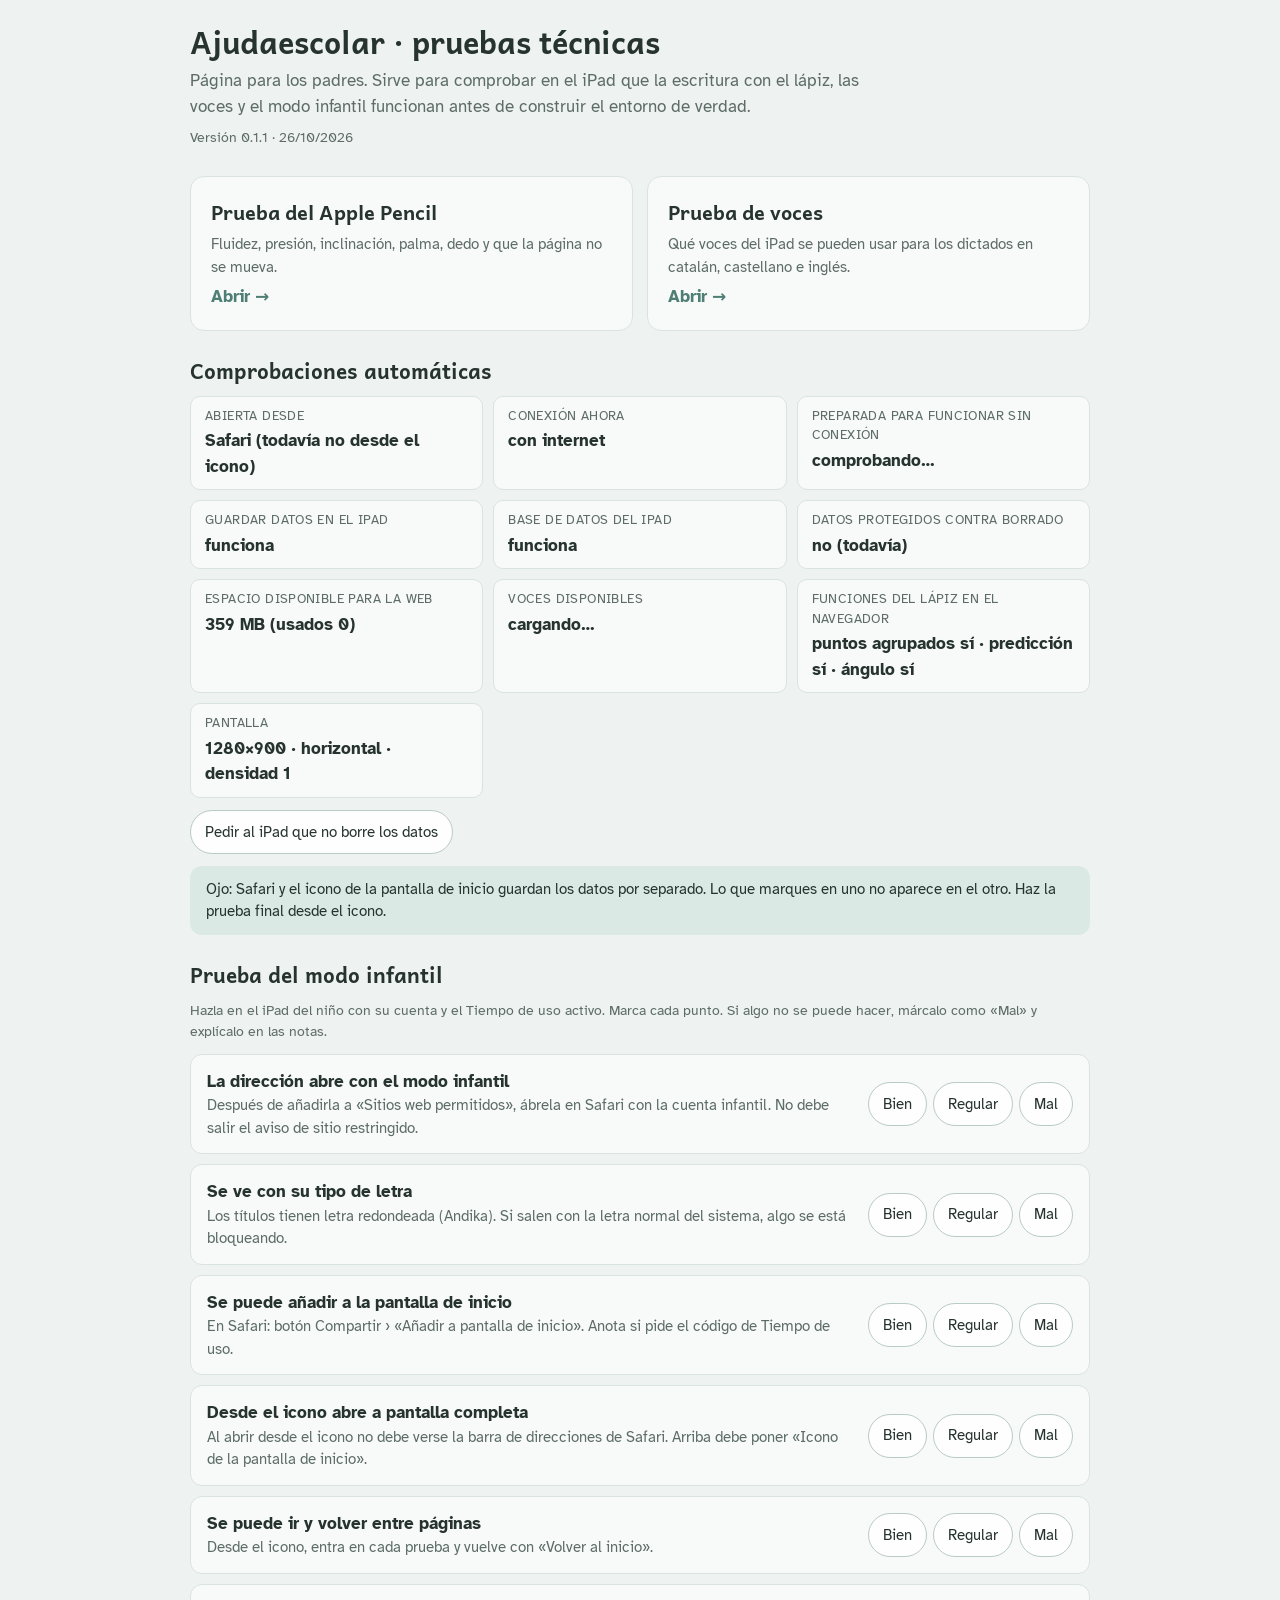
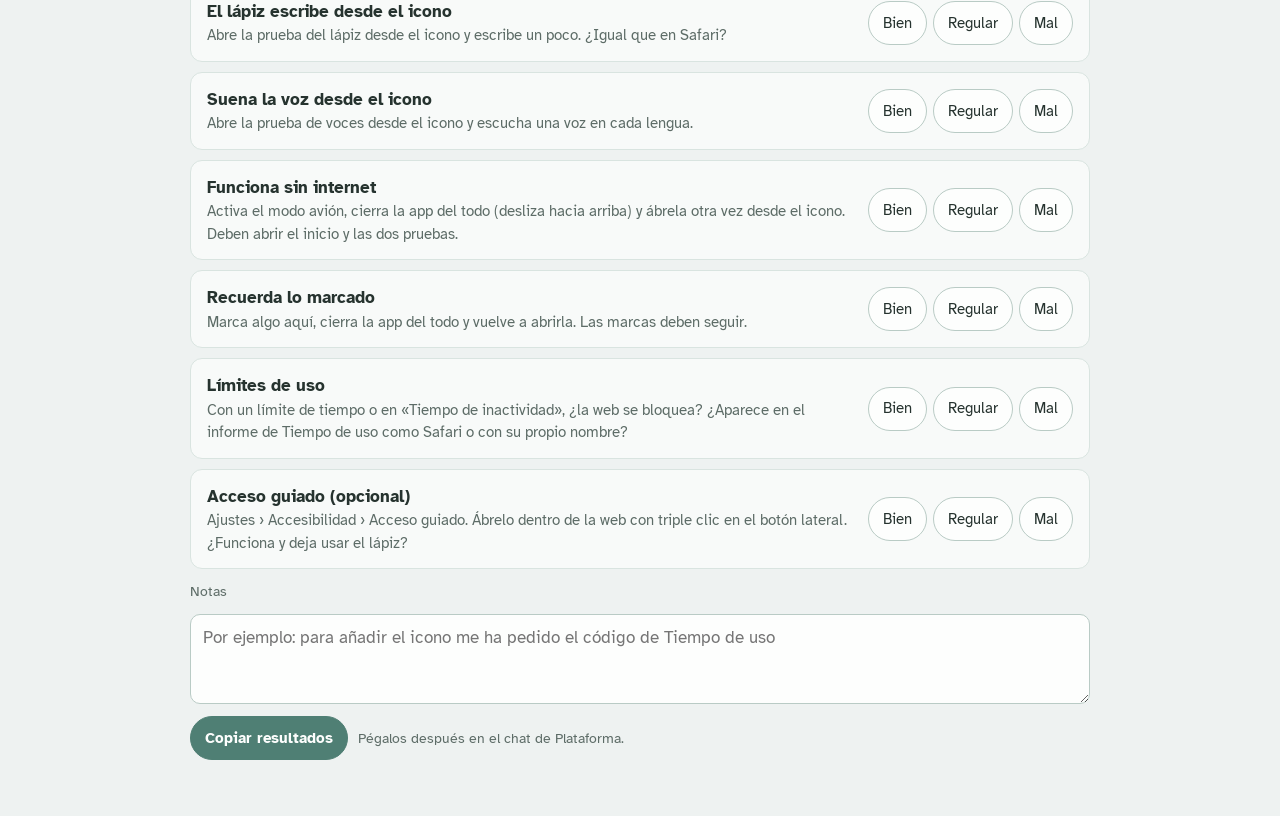
==== public/index.html @ a83204f0 "Publicar solo la carpeta public/ y arreglar el modo sin conexión - wrangler.jsonc: Cloudflare public" ====
<!doctype html>
<html lang="es">
<head>
<meta charset="utf-8">
<meta name="viewport" content="width=device-width,initial-scale=1,viewport-fit=cover">
<meta name="robots" content="noindex,nofollow">
<meta name="theme-color" content="#eef2f1">
<meta name="apple-mobile-web-app-capable" content="yes">
<meta name="mobile-web-app-capable" content="yes">
<meta name="apple-mobile-web-app-status-bar-style" content="default">
<meta name="apple-mobile-web-app-title" content="Ajudaescolar">
<title>Ajudaescolar · pruebas</title>
<link rel="manifest" href="manifest.webmanifest">
<link rel="apple-touch-icon" href="assets/icons/icon-180.png">
<link rel="icon" href="assets/icons/icon-192.png">
<link rel="stylesheet" href="assets/base.css">
<style>
/* Layout: una columna. Arriba, las dos pruebas como tarjetas; después, comprobaciones automáticas;
   después, la lista de la prueba del modo infantil y el botón de copiar. */
:root{
  color-scheme:light;
  --bg:#eef2f1; --surface:#f8faf9; --paper:#fdfefd; --fg:#26332f; --muted:#5d6c67;
  --rule:#b9cbc5; --rule-soft:#d9e4e0; --accent:#4f7f74; --accent-soft:#dbe9e5;
  --warn:#a87b3a; --warn-soft:#f3e8d6;
  --font-display:"Andika","Atkinson Hyperlegible",system-ui,sans-serif;
  --font-body:"Atkinson Hyperlegible",system-ui,-apple-system,sans-serif;
  --radius:14px;
}
@media (prefers-color-scheme: dark){:root:not([data-theme="light"]){
  --bg:#1a2120;--surface:#212a28;--paper:#242e2c;--fg:#e1e9e6;--muted:#9fb0aa;
  --rule:#4a5d58;--rule-soft:#33413e;--accent:#8fbfb3;--accent-soft:#2c3d39;--warn:#d4ad73;--warn-soft:#3a3226;color-scheme:dark}}
:root[data-theme="dark"]{
  --bg:#1a2120;--surface:#212a28;--paper:#242e2c;--fg:#e1e9e6;--muted:#9fb0aa;
  --rule:#4a5d58;--rule-soft:#33413e;--accent:#8fbfb3;--accent-soft:#2c3d39;--warn:#d4ad73;--warn-soft:#3a3226;color-scheme:dark}

*{box-sizing:border-box}
body{background:var(--bg);color:var(--fg);font-family:var(--font-body);font-size:17px;line-height:1.5;
  padding-left:max(16px,env(safe-area-inset-left,0px));padding-right:max(16px,env(safe-area-inset-right,0px));
  padding-top:max(24px,env(safe-area-inset-top,0px));padding-bottom:max(56px,env(safe-area-inset-bottom,0px))}
.wrap{max-width:900px;margin:0 auto;display:flex;flex-direction:column;gap:28px}
h1,h2{font-family:var(--font-display);font-weight:700;margin:0;line-height:1.2;text-wrap:balance}
h1{font-size:1.9rem} h2{font-size:1.3rem}
p{margin:0}
.lead{color:var(--muted);max-width:62ch}
.small{color:var(--muted);font-size:14px}
header{display:flex;flex-direction:column;gap:8px}

.cards{display:grid;grid-template-columns:repeat(auto-fit,minmax(260px,1fr));gap:14px}
.card{display:flex;flex-direction:column;gap:6px;padding:20px;border-radius:var(--radius);background:var(--surface);
  border:1.5px solid var(--rule-soft);color:inherit;text-decoration:none;min-height:120px}
.card:hover{border-color:var(--accent)}
.card:focus-visible{outline:3px solid var(--accent);outline-offset:2px}
.card .t{font-family:var(--font-display);font-size:1.25rem;font-weight:700}
.card .d{color:var(--muted);font-size:15px}
.card .go{margin-top:auto;color:var(--accent);font-weight:700}

section{display:flex;flex-direction:column;gap:12px}
.auto{display:grid;grid-template-columns:repeat(auto-fit,minmax(240px,1fr));gap:10px}
.auto div{background:var(--surface);border:1px solid var(--rule-soft);border-radius:10px;padding:10px 14px;display:flex;flex-direction:column;gap:2px;min-width:0}
.auto .k{font-size:13px;color:var(--muted);letter-spacing:.03em;text-transform:uppercase}
.auto .v{font-weight:700;overflow-wrap:anywhere}
.note{background:var(--accent-soft);border-radius:12px;padding:12px 16px;font-size:15px}

.check{background:var(--surface);border:1px solid var(--rule-soft);border-radius:12px;padding:14px 16px;display:grid;
  grid-template-columns:1fr auto;gap:8px 16px;align-items:center}
.check .t{font-weight:700}
.check .d{color:var(--muted);font-size:15px}
.rate{display:flex;gap:6px}
button{font:inherit;color:inherit;cursor:pointer;touch-action:manipulation}
.rate button,.btn{min-height:44px;padding:0 14px;border-radius:999px;border:1.5px solid var(--rule);background:var(--paper);font-size:15px}
.rate button[aria-pressed="true"][data-v="bien"]{background:var(--accent-soft);border-color:var(--accent)}
.rate button[aria-pressed="true"][data-v="regular"]{background:var(--warn-soft);border-color:var(--warn)}
.rate button[aria-pressed="true"][data-v="mal"]{background:var(--warn-soft);border-color:var(--warn);font-weight:700}
button:focus-visible,textarea:focus-visible{outline:3px solid var(--accent);outline-offset:2px}
@media (max-width:640px){.check{grid-template-columns:1fr}}
textarea{width:100%;min-height:90px;border-radius:10px;border:1.5px solid var(--rule);background:var(--paper);color:var(--fg);font:inherit;padding:10px 12px}
.row{display:flex;flex-wrap:wrap;gap:10px;align-items:center}
.primary{background:var(--accent);color:var(--paper);border-color:var(--accent);font-weight:700}
#summary{position:absolute;left:-9999px}
</style>
</head>
<body>
<div class="wrap">
  <header>
    <h1>Ajudaescolar · pruebas técnicas</h1>
    <p class="lead">Página para los padres. Sirve para comprobar en el iPad que la escritura con el lápiz, las voces y el modo infantil funcionan antes de construir el entorno de verdad.</p>
    <p class="small" id="ver"></p>
  </header>

  <div class="cards">
    <a class="card" href="pruebas/lapiz">
      <span class="t">Prueba del Apple Pencil</span>
      <span class="d">Fluidez, presión, inclinación, palma, dedo y que la página no se mueva.</span>
      <span class="go">Abrir →</span>
    </a>
    <a class="card" href="pruebas/voces">
      <span class="t">Prueba de voces</span>
      <span class="d">Qué voces del iPad se pueden usar para los dictados en catalán, castellano e inglés.</span>
      <span class="go">Abrir →</span>
    </a>
  </div>

  <section aria-labelledby="hAuto">
    <h2 id="hAuto">Comprobaciones automáticas</h2>
    <div class="auto" id="auto"></div>
    <div class="row">
      <button class="btn" id="btnPersist" type="button">Pedir al iPad que no borre los datos</button>
      <span class="small" id="persistMsg"></span>
    </div>
    <p class="note">Ojo: Safari y el icono de la pantalla de inicio guardan los datos por separado. Lo que marques en uno no aparece en el otro. Haz la prueba final desde el icono.</p>
  </section>

  <section aria-labelledby="hChecks">
    <h2 id="hChecks">Prueba del modo infantil</h2>
    <p class="small">Hazla en el iPad del niño con su cuenta y el Tiempo de uso activo. Marca cada punto. Si algo no se puede hacer, márcalo como «Mal» y explícalo en las notas.</p>
    <div id="checkList" style="display:flex;flex-direction:column;gap:10px"></div>
    <label for="notes" class="small">Notas</label>
    <textarea id="notes" placeholder="Por ejemplo: para añadir el icono me ha pedido el código de Tiempo de uso"></textarea>
    <div class="row">
      <button class="btn primary" id="btnCopy" type="button">Copiar resultados</button>
      <span class="small" id="copyMsg">Pégalos después en el chat de Plataforma.</span>
    </div>
    <textarea id="summary" aria-hidden="true" tabindex="-1"></textarea>
  </section>
</div>

<script>
(function(){
  var VERSION = "0.1.1 · 26/10/2026";
  var $ = function(id){ return document.getElementById(id); };
  $("ver").textContent = "Versión " + VERSION;

  var results = {};
  var ORDER = [
    ["modo","Abierta desde"],
    ["conexion","Conexión ahora"],
    ["sinconexion","Preparada para funcionar sin conexión"],
    ["guardado","Guardar datos en el iPad"],
    ["basedatos","Base de datos del iPad"],
    ["persist","Datos protegidos contra borrado"],
    ["espacio","Espacio disponible para la web"],
    ["voces","Voces disponibles"],
    ["lapiz","Funciones del lápiz en el navegador"],
    ["pantalla","Pantalla"]
  ];
  function set(k, v){ results[k] = v; draw(); }
  function draw(){
    var box = $("auto"); box.innerHTML = "";
    ORDER.forEach(function(o){
      var d = document.createElement("div");
      var k = document.createElement("span"); k.className="k"; k.textContent=o[1];
      var v = document.createElement("span"); v.className="v"; v.textContent = results[o[0]] || "comprobando…";
      d.appendChild(k); d.appendChild(v); box.appendChild(d);
    });
  }
  draw();

  var standalone = (window.matchMedia && matchMedia("(display-mode: standalone)").matches) || navigator.standalone === true;
  set("modo", standalone ? "Icono de la pantalla de inicio" : "Safari (todavía no desde el icono)");
  function online(){ set("conexion", navigator.onLine ? "con internet" : "sin internet"); }
  online(); addEventListener("online", online); addEventListener("offline", online);

  try { localStorage.setItem("prueba-guardado", String(Date.now()));
        set("guardado", localStorage.getItem("prueba-guardado") ? "funciona" : "no funciona"); }
  catch(e){ set("guardado", "no funciona (" + e.name + ")"); }

  try {
    var req = indexedDB.open("prueba-ajudaescolar", 1);
    req.onupgradeneeded = function(){ req.result.createObjectStore("prueba"); };
    req.onsuccess = function(){
      try { var tx = req.result.transaction("prueba","readwrite"); tx.objectStore("prueba").put(Date.now(),"ultima");
            tx.oncomplete = function(){ set("basedatos","funciona"); req.result.close(); };
            tx.onerror = function(){ set("basedatos","no funciona"); }; }
      catch(e){ set("basedatos","no funciona"); }
    };
    req.onerror = function(){ set("basedatos","no funciona"); };
  } catch(e){ set("basedatos","no disponible"); }

  function checkPersist(){
    if (navigator.storage && navigator.storage.persisted){
      navigator.storage.persisted().then(function(p){ set("persist", p ? "sí" : "no (todavía)"); });
    } else set("persist","el navegador no lo indica");
    if (navigator.storage && navigator.storage.estimate){
      navigator.storage.estimate().then(function(e){
        var mb = function(b){ return Math.round(b/1048576); };
        set("espacio", e.quota ? (mb(e.quota) + " MB (usados " + mb(e.usage||0) + ")") : "no indicado");
      });
    } else set("espacio","no indicado");
  }
  checkPersist();
  $("btnPersist").addEventListener("click", function(){
    if (!(navigator.storage && navigator.storage.persist)){ $("persistMsg").textContent = "Este navegador no permite pedirlo."; return; }
    navigator.storage.persist().then(function(ok){
      $("persistMsg").textContent = ok ? "Concedido." : "El iPad no lo ha concedido (es normal en Safari; desde el icono suele concederse).";
      checkPersist();
    });
  });

  function checkOffline(){
    if (!("serviceWorker" in navigator)){ set("sinconexion","no (el navegador no lo permite)"); return; }
    navigator.serviceWorker.register("sw.js").then(function(){
      return navigator.serviceWorker.ready;
    }).then(function(){
      return caches.keys().then(function(keys){
        var mine = keys.filter(function(k){ return k.indexOf("ajudaescolar-") === 0; });
        if (!mine.length) return set("sinconexion","preparándose… recarga la página");
        return caches.open(mine[0]).then(function(c){ return c.keys(); }).then(function(items){
          set("sinconexion", navigator.serviceWorker.controller ? ("sí (" + items.length + " archivos guardados)") : ("casi: recarga la página una vez (" + items.length + " archivos)"));
        });
      });
    }).catch(function(e){ set("sinconexion","no (" + (e && e.message || "error") + ")"); });
  }
  checkOffline();
  if ("serviceWorker" in navigator){ navigator.serviceWorker.addEventListener("controllerchange", checkOffline); }

  function checkVoices(){
    if (!window.speechSynthesis){ set("voces","el navegador no puede leer en voz alta"); return; }
    var v = speechSynthesis.getVoices() || [];
    var c = function(p){ return v.filter(function(x){ return (x.lang||"").toLowerCase().replace("_","-").indexOf(p)===0; }).length; };
    set("voces", v.length ? ("catalán " + c("ca") + " · castellano " + c("es") + " · inglés " + c("en")) : "cargando…");
  }
  checkVoices();
  if (window.speechSynthesis){ speechSynthesis.onvoiceschanged = checkVoices; setTimeout(checkVoices, 1500); }

  var pe = window.PointerEvent ? PointerEvent.prototype : {};
  set("lapiz", ["puntos agrupados " + ("getCoalescedEvents" in pe ? "sí" : "no"),
                "predicción " + ("getPredictedEvents" in pe ? "sí" : "no"),
                "ángulo " + ("altitudeAngle" in pe ? "sí" : "no")].join(" · "));
  function screenInfo(){ set("pantalla", Math.round(innerWidth) + "×" + Math.round(innerHeight) + " · " + (innerWidth > innerHeight ? "horizontal" : "vertical") + " · densidad " + devicePixelRatio); }
  screenInfo(); addEventListener("resize", screenInfo);

  // ---------- prueba del modo infantil ----------
  var CHECKS = [
    ["abre","La dirección abre con el modo infantil","Después de añadirla a «Sitios web permitidos», ábrela en Safari con la cuenta infantil. No debe salir el aviso de sitio restringido."],
    ["fuentes","Se ve con su tipo de letra","Los títulos tienen letra redondeada (Andika). Si salen con la letra normal del sistema, algo se está bloqueando."],
    ["icono","Se puede añadir a la pantalla de inicio","En Safari: botón Compartir › «Añadir a pantalla de inicio». Anota si pide el código de Tiempo de uso."],
    ["completa","Desde el icono abre a pantalla completa","Al abrir desde el icono no debe verse la barra de direcciones de Safari. Arriba debe poner «Icono de la pantalla de inicio»."],
    ["navegar","Se puede ir y volver entre páginas","Desde el icono, entra en cada prueba y vuelve con «Volver al inicio»."],
    ["lapiz","El lápiz escribe desde el icono","Abre la prueba del lápiz desde el icono y escribe un poco. ¿Igual que en Safari?"],
    ["voz","Suena la voz desde el icono","Abre la prueba de voces desde el icono y escucha una voz en cada lengua."],
    ["offline","Funciona sin internet","Activa el modo avión, cierra la app del todo (desliza hacia arriba) y ábrela otra vez desde el icono. Deben abrir el inicio y las dos pruebas."],
    ["guarda","Recuerda lo marcado","Marca algo aquí, cierra la app del todo y vuelve a abrirla. Las marcas deben seguir."],
    ["limites","Límites de uso","Con un límite de tiempo o en «Tiempo de inactividad», ¿la web se bloquea? ¿Aparece en el informe de Tiempo de uso como Safari o con su propio nombre?"],
    ["guiado","Acceso guiado (opcional)","Ajustes › Accesibilidad › Acceso guiado. Ábrelo dentro de la web con triple clic en el botón lateral. ¿Funciona y deja usar el lápiz?"]
  ];
  var state = {};
  try { state = JSON.parse(localStorage.getItem("pruebaModoInfantil") || "{}"); } catch(e){ state = {}; }
  try { $("notes").value = localStorage.getItem("pruebaModoInfantilNotas") || ""; } catch(e){}
  function save(){ try { localStorage.setItem("pruebaModoInfantil", JSON.stringify(state)); localStorage.setItem("pruebaModoInfantilNotas", $("notes").value); } catch(e){} }
  CHECKS.forEach(function(c){
    var row = document.createElement("div"); row.className = "check";
    var txt = document.createElement("div");
    var t = document.createElement("div"); t.className="t"; t.textContent=c[1];
    var d = document.createElement("div"); d.className="d"; d.textContent=c[2];
    txt.appendChild(t); txt.appendChild(d); row.appendChild(txt);
    var rate = document.createElement("div"); rate.className="rate"; rate.setAttribute("role","group"); rate.setAttribute("aria-label", c[1]);
    [["bien","Bien"],["regular","Regular"],["mal","Mal"]].forEach(function(o){
      var b = document.createElement("button"); b.type="button"; b.dataset.v=o[0]; b.textContent=o[1];
      b.setAttribute("aria-pressed", String(state[c[0]]===o[0]));
      b.addEventListener("click", function(){
        state[c[0]] = state[c[0]]===o[0] ? undefined : o[0];
        rate.querySelectorAll("button").forEach(function(x){ x.setAttribute("aria-pressed", String(state[c[0]]===x.dataset.v)); });
        save();
      });
      rate.appendChild(b);
    });
    row.appendChild(rate);
    $("checkList").appendChild(row);
  });
  $("notes").addEventListener("input", save);

  function buildSummary(){
    var lines = ["Resultado prueba modo infantil · versión " + VERSION, "Comprobaciones automáticas:"];
    ORDER.forEach(function(o){ lines.push("- " + o[1] + ": " + (results[o[0]] || "sin dato")); });
    lines.push("Prueba manual:");
    CHECKS.forEach(function(c){ lines.push("- " + c[1] + ": " + (state[c[0]] || "sin marcar")); });
    var n = $("notes").value.trim(); if (n) lines.push("Notas: " + n);
    lines.push("Navegador: " + navigator.userAgent);
    return lines.join("\n");
  }
  $("btnCopy").addEventListener("click", function(){
    var txt = buildSummary(), ta = $("summary"); ta.value = txt;
    var ok = function(){ $("copyMsg").textContent = "Copiado. Pégalo en el chat de Plataforma."; };
    var fallback = function(){ ta.style.position="static"; ta.style.minHeight="200px"; ta.removeAttribute("aria-hidden"); ta.select();
      $("copyMsg").textContent = "Selecciona el texto de abajo y cópialo a mano."; };
    if (navigator.clipboard && navigator.clipboard.writeText){ navigator.clipboard.writeText(txt).then(ok, fallback); } else fallback();
  });
})();
</script>
</body>
</html>
---- public/assets/base.css ----
/* Ajudaescolar · base común
   Fuentes alojadas en la propia web (sin depender de otros dominios, que el modo infantil del iPad puede bloquear).
   Licencia de las fuentes: SIL Open Font License (ver assets/fonts/OFL-*.txt). */

@font-face{font-family:"Andika";font-style:normal;font-weight:400;font-display:swap;src:url("fonts/Andika-Regular.woff2") format("woff2")}
@font-face{font-family:"Andika";font-style:normal;font-weight:700;font-display:swap;src:url("fonts/Andika-Bold.woff2") format("woff2")}
@font-face{font-family:"Atkinson Hyperlegible";font-style:normal;font-weight:400;font-display:swap;src:url("fonts/AtkinsonHyperlegible-Regular.woff2") format("woff2")}
@font-face{font-family:"Atkinson Hyperlegible";font-style:normal;font-weight:700;font-display:swap;src:url("fonts/AtkinsonHyperlegible-Bold.woff2") format("woff2")}

html{
  -webkit-text-size-adjust:100%;
  text-size-adjust:100%;
  overscroll-behavior:none;          /* sin "rebote" de la página al llegar al final */
  -webkit-tap-highlight-color:transparent;
}
body{margin:0}

/* Enlace de vuelta al inicio: en modo "pantalla de inicio" no hay botón Atrás del navegador */
.volver{
  display:inline-flex;align-items:center;gap:8px;min-height:44px;padding:0 14px;border-radius:999px;
  text-decoration:none;color:inherit;border:1.5px solid currentColor;opacity:.75;font-size:15px;align-self:flex-start;
}
.volver:focus-visible{outline:3px solid currentColor;outline-offset:2px}
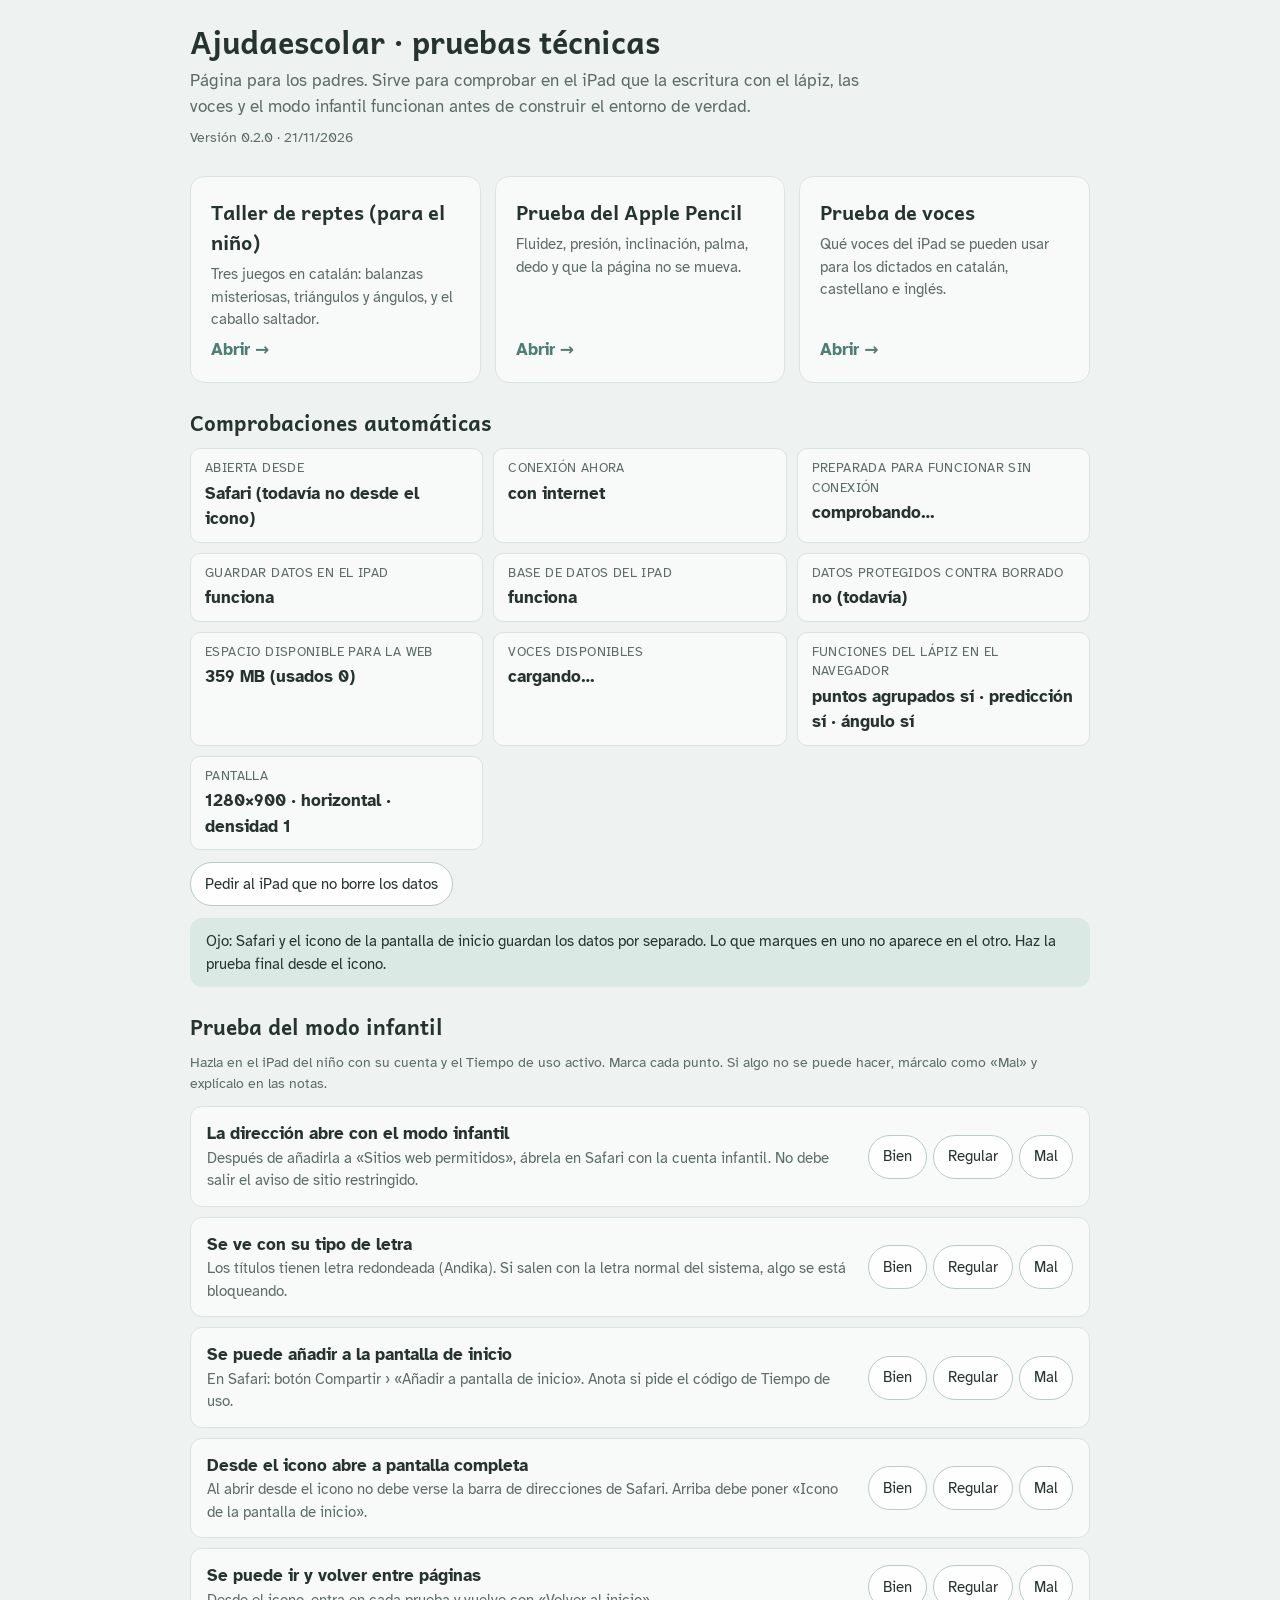
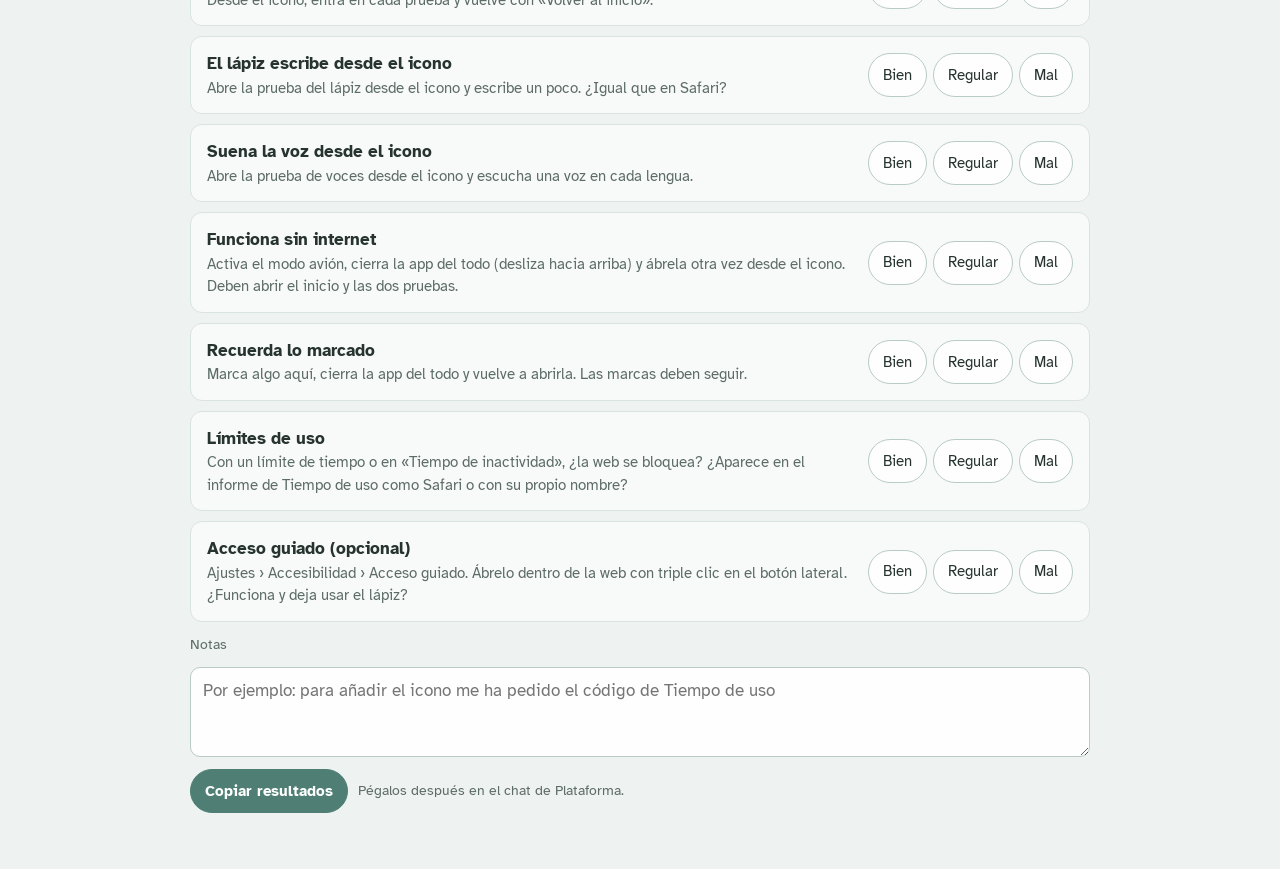
==== commit 7dedffaa: "Taller de reptes: balances, triangles i cavall saltador (en català) Tres jocs per al nen a public/ta" ====
--- a/public/index.html
+++ b/public/index.html
@@ -88,6 +88,11 @@
   </header>
 
   <div class="cards">
+    <a class="card" href="taller/">
+      <span class="t">Taller de reptes (para el niño)</span>
+      <span class="d">Tres juegos en catalán: balanzas misteriosas, triángulos y ángulos, y el caballo saltador.</span>
+      <span class="go">Abrir →</span>
+    </a>
     <a class="card" href="pruebas/lapiz">
       <span class="t">Prueba del Apple Pencil</span>
       <span class="d">Fluidez, presión, inclinación, palma, dedo y que la página no se mueva.</span>
@@ -126,7 +131,7 @@
 
 <script>
 (function(){
-  var VERSION = "0.1.1 · 26/10/2026";
+  var VERSION = "0.2.0 · 21/11/2026";
   var $ = function(id){ return document.getElementById(id); };
   $("ver").textContent = "Versión " + VERSION;
 
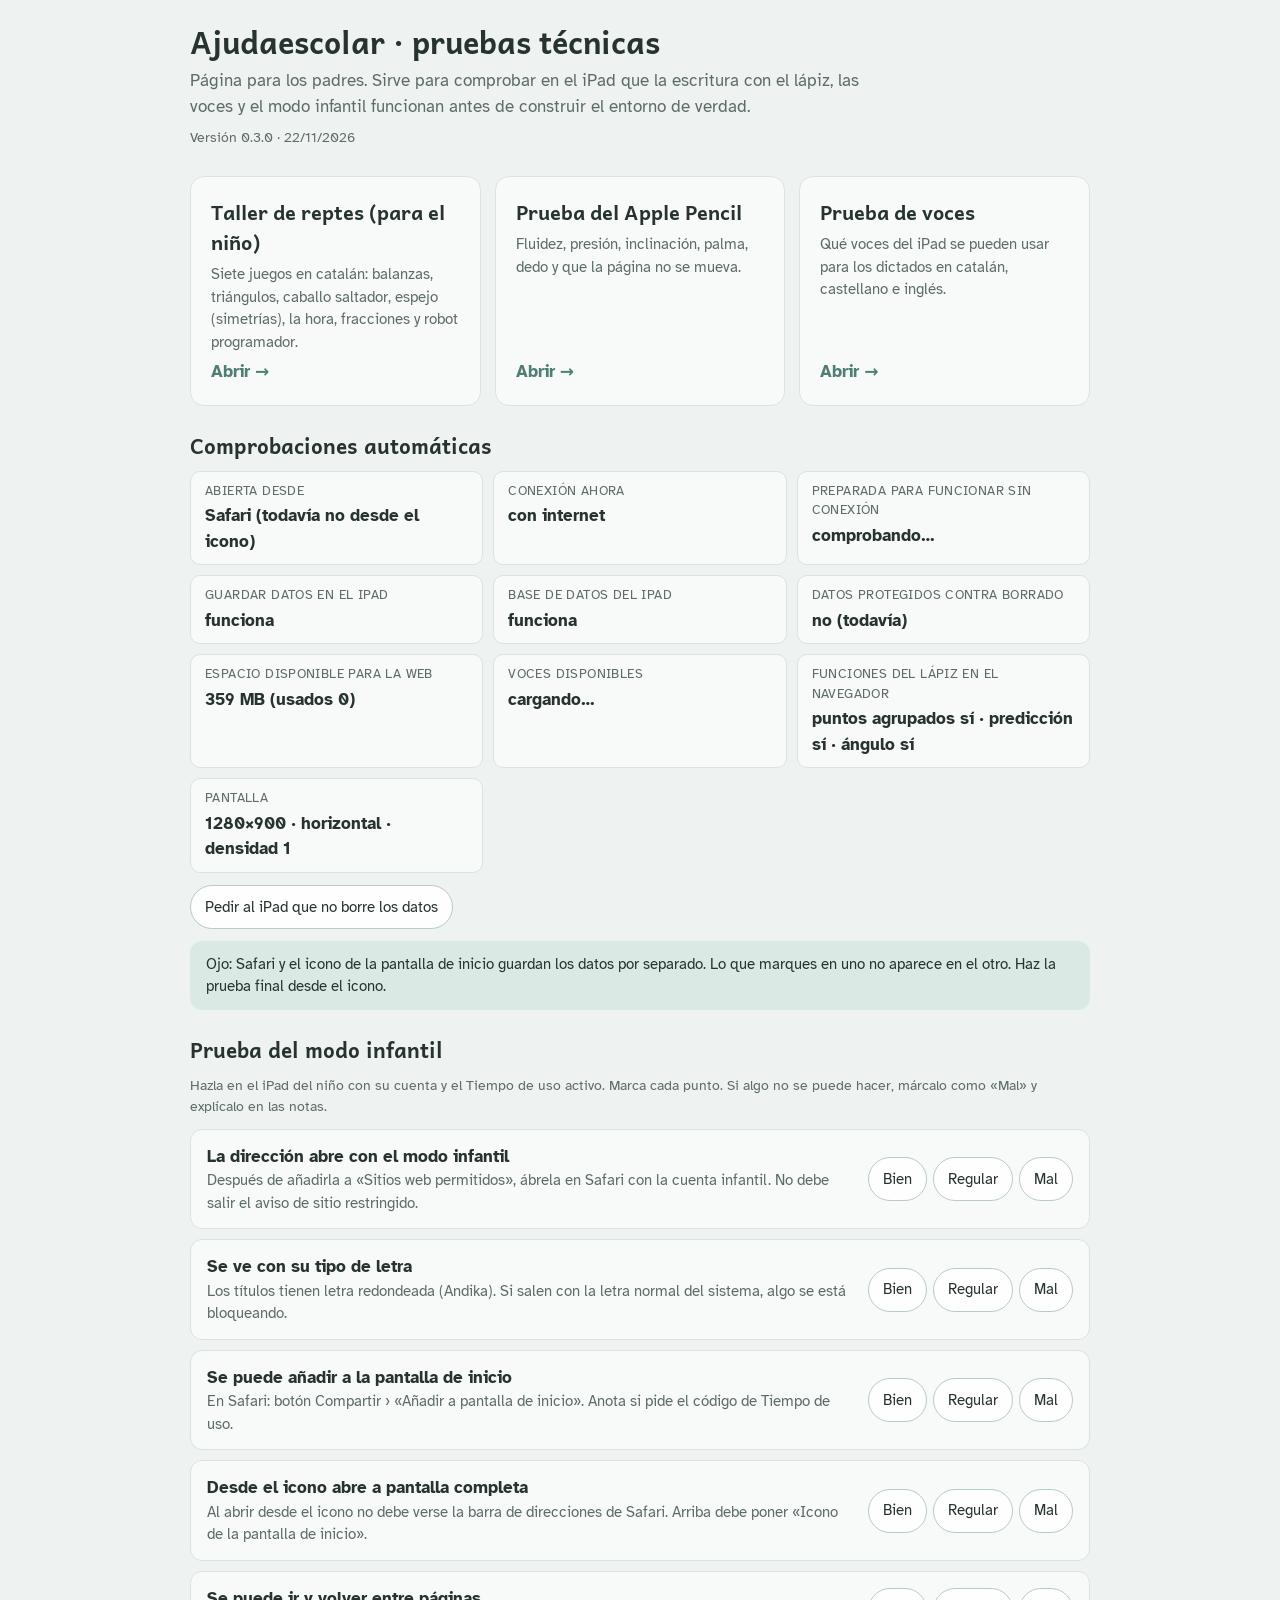
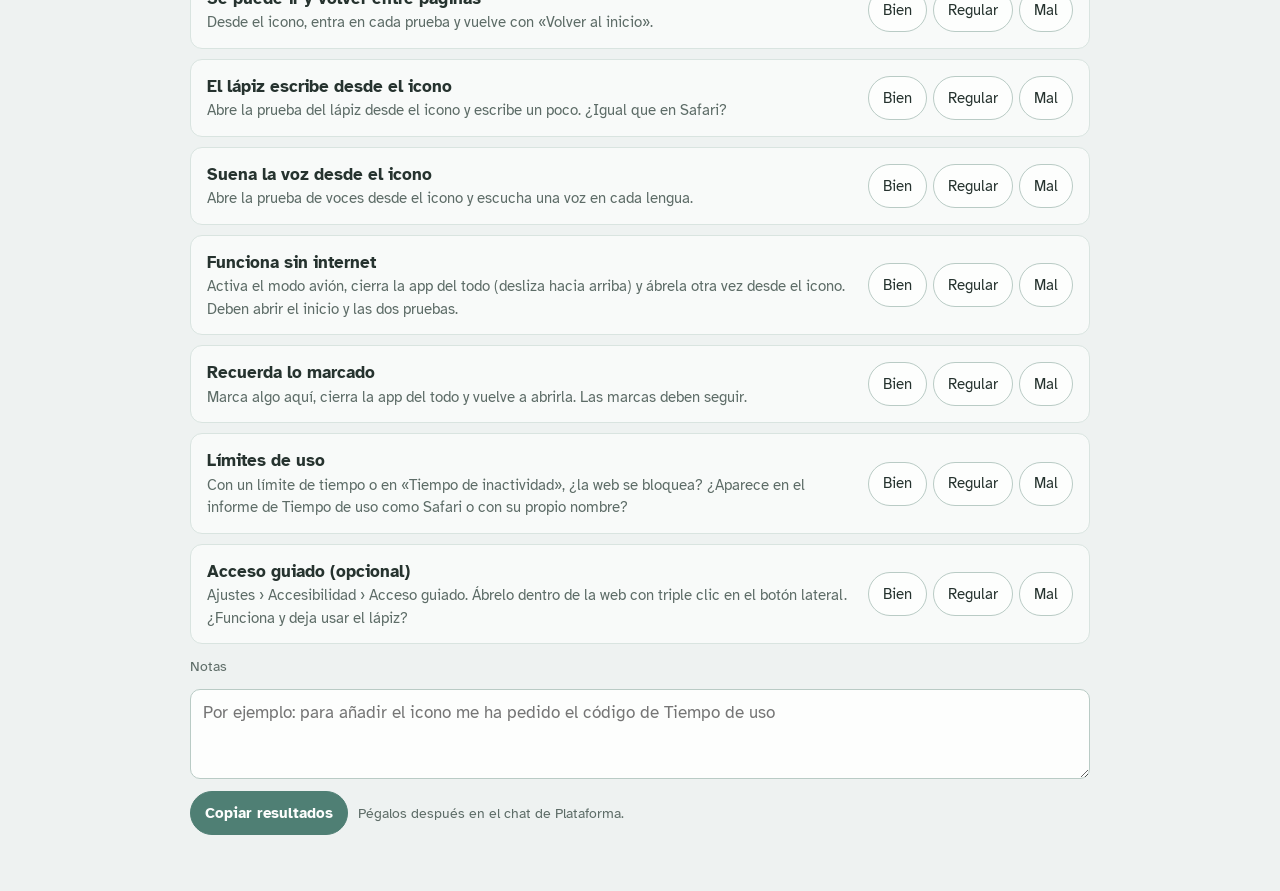
==== commit dc6ebff8: "Taller: quatre jocs nous (mirall, rellotge, fraccions, robot) El mirall (simetries), Quina hora és? " ====
--- a/public/index.html
+++ b/public/index.html
@@ -90,7 +90,7 @@
   <div class="cards">
     <a class="card" href="taller/">
       <span class="t">Taller de reptes (para el niño)</span>
-      <span class="d">Tres juegos en catalán: balanzas misteriosas, triángulos y ángulos, y el caballo saltador.</span>
+      <span class="d">Siete juegos en catalán: balanzas, triángulos, caballo saltador, espejo (simetrías), la hora, fracciones y robot programador.</span>
       <span class="go">Abrir →</span>
     </a>
     <a class="card" href="pruebas/lapiz">
@@ -131,7 +131,7 @@
 
 <script>
 (function(){
-  var VERSION = "0.2.0 · 21/11/2026";
+  var VERSION = "0.3.0 · 22/11/2026";
   var $ = function(id){ return document.getElementById(id); };
   $("ver").textContent = "Versión " + VERSION;
 
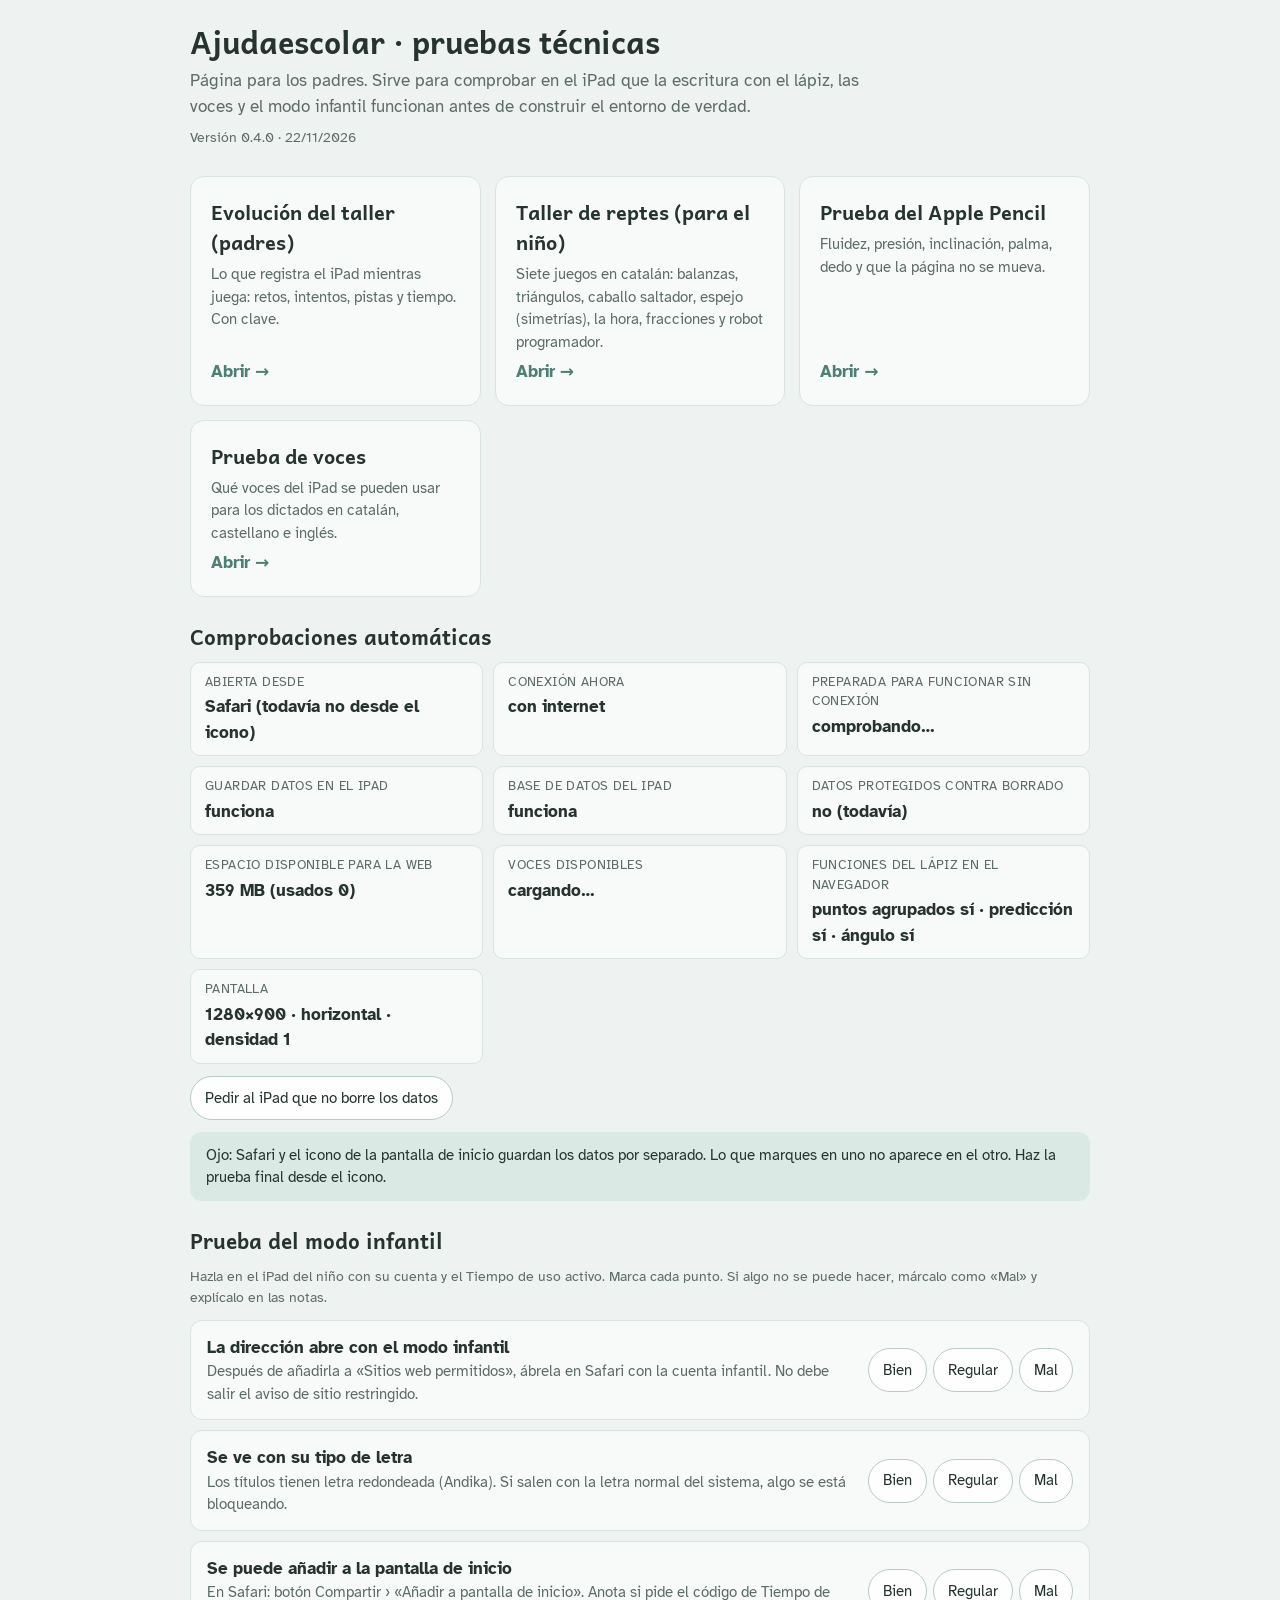
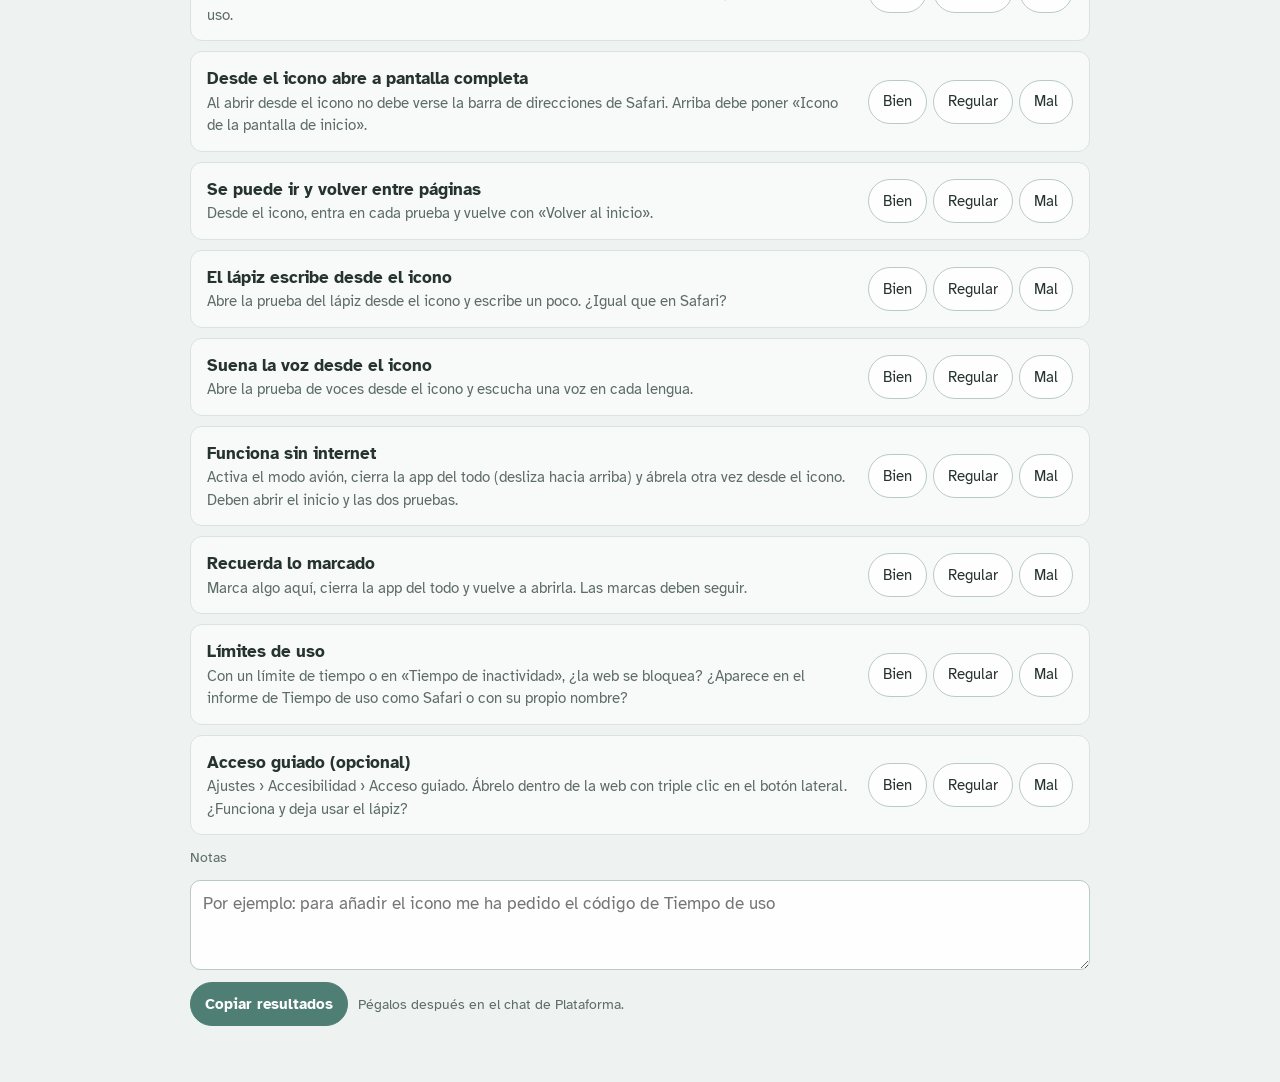
==== commit 49b14b1a: "Registre silenciós del taller i panell per als pares - src/worker.js: /api/event (afegir, sense clau" ====
--- a/public/index.html
+++ b/public/index.html
@@ -88,6 +88,11 @@
   </header>
 
   <div class="cards">
+    <a class="card" href="pares/">
+      <span class="t">Evolución del taller (padres)</span>
+      <span class="d">Lo que registra el iPad mientras juega: retos, intentos, pistas y tiempo. Con clave.</span>
+      <span class="go">Abrir →</span>
+    </a>
     <a class="card" href="taller/">
       <span class="t">Taller de reptes (para el niño)</span>
       <span class="d">Siete juegos en catalán: balanzas, triángulos, caballo saltador, espejo (simetrías), la hora, fracciones y robot programador.</span>
@@ -131,7 +136,7 @@
 
 <script>
 (function(){
-  var VERSION = "0.3.0 · 22/11/2026";
+  var VERSION = "0.4.0 · 22/11/2026";
   var $ = function(id){ return document.getElementById(id); };
   $("ver").textContent = "Versión " + VERSION;
 
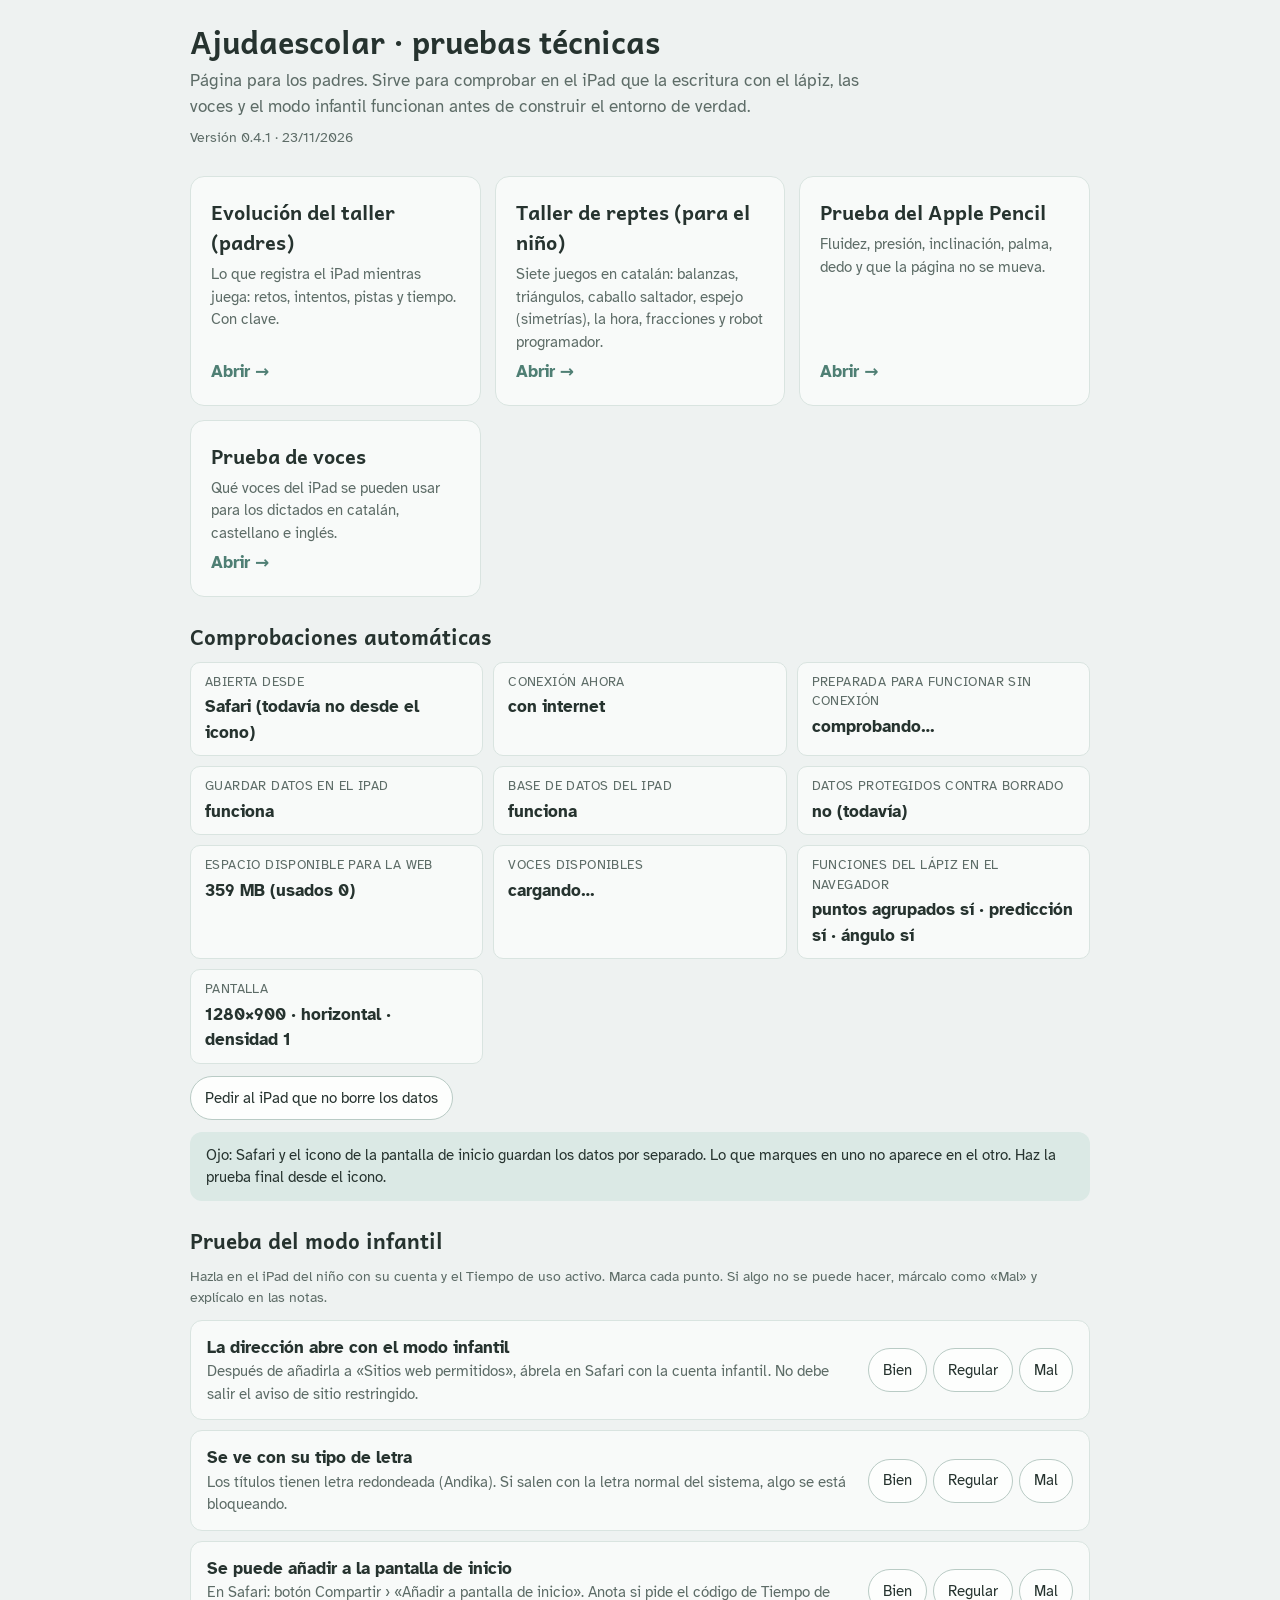
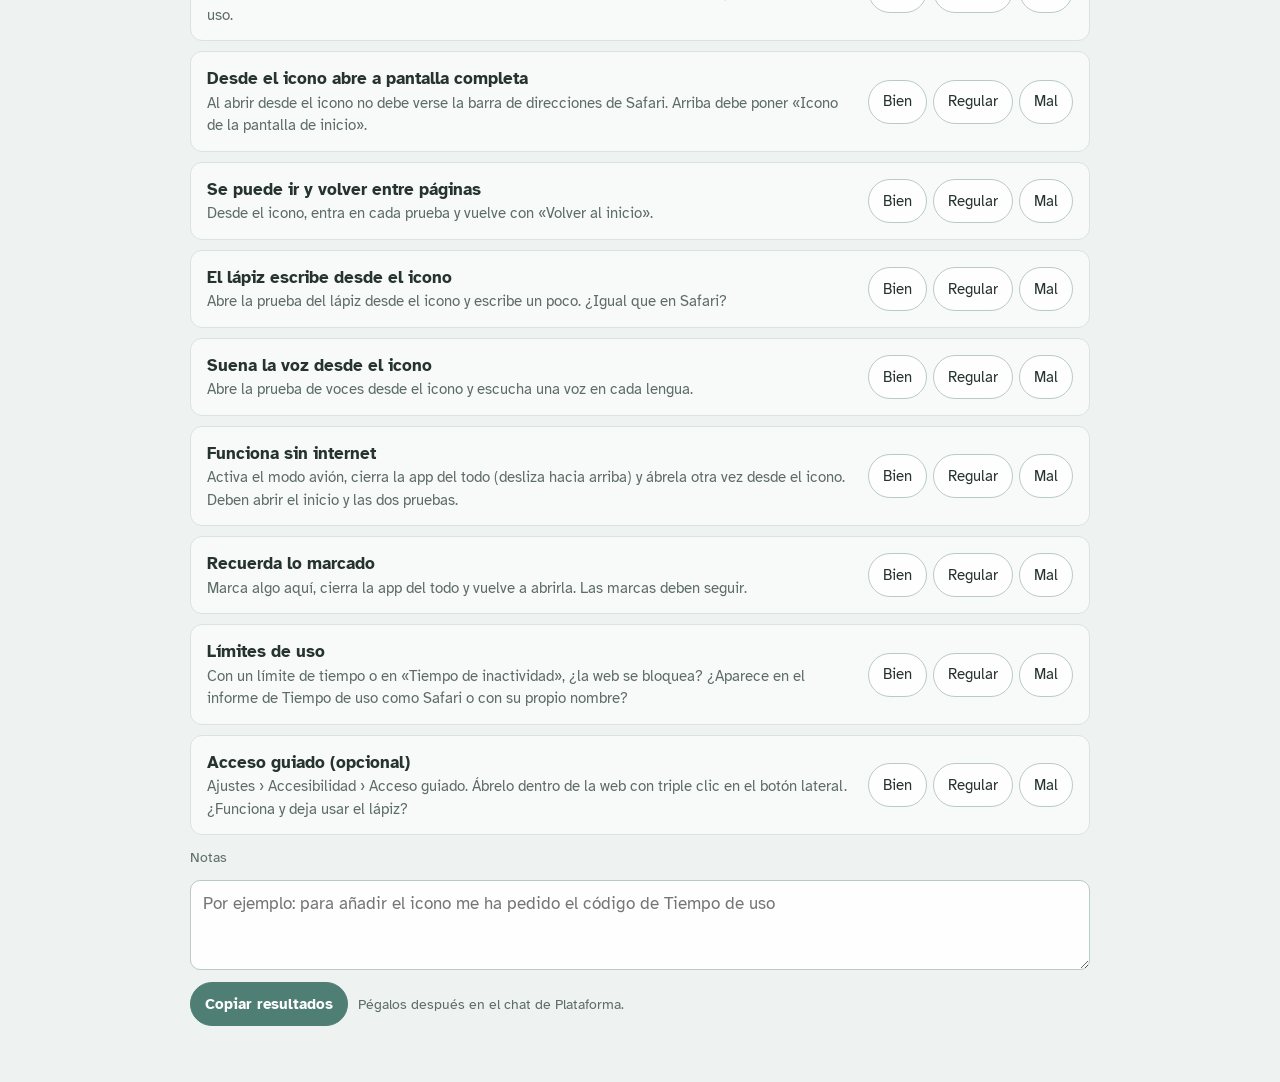
==== commit 2809c430: "Taller: totes les pantalles caben a l'iPad sense desplaçar (0.4.1) Co-Authored-By: Claude Opus 5.5 <" ====
--- a/public/index.html
+++ b/public/index.html
@@ -136,7 +136,7 @@
 
 <script>
 (function(){
-  var VERSION = "0.4.0 · 22/11/2026";
+  var VERSION = "0.4.1 · 23/11/2026";
   var $ = function(id){ return document.getElementById(id); };
   $("ver").textContent = "Versión " + VERSION;
 
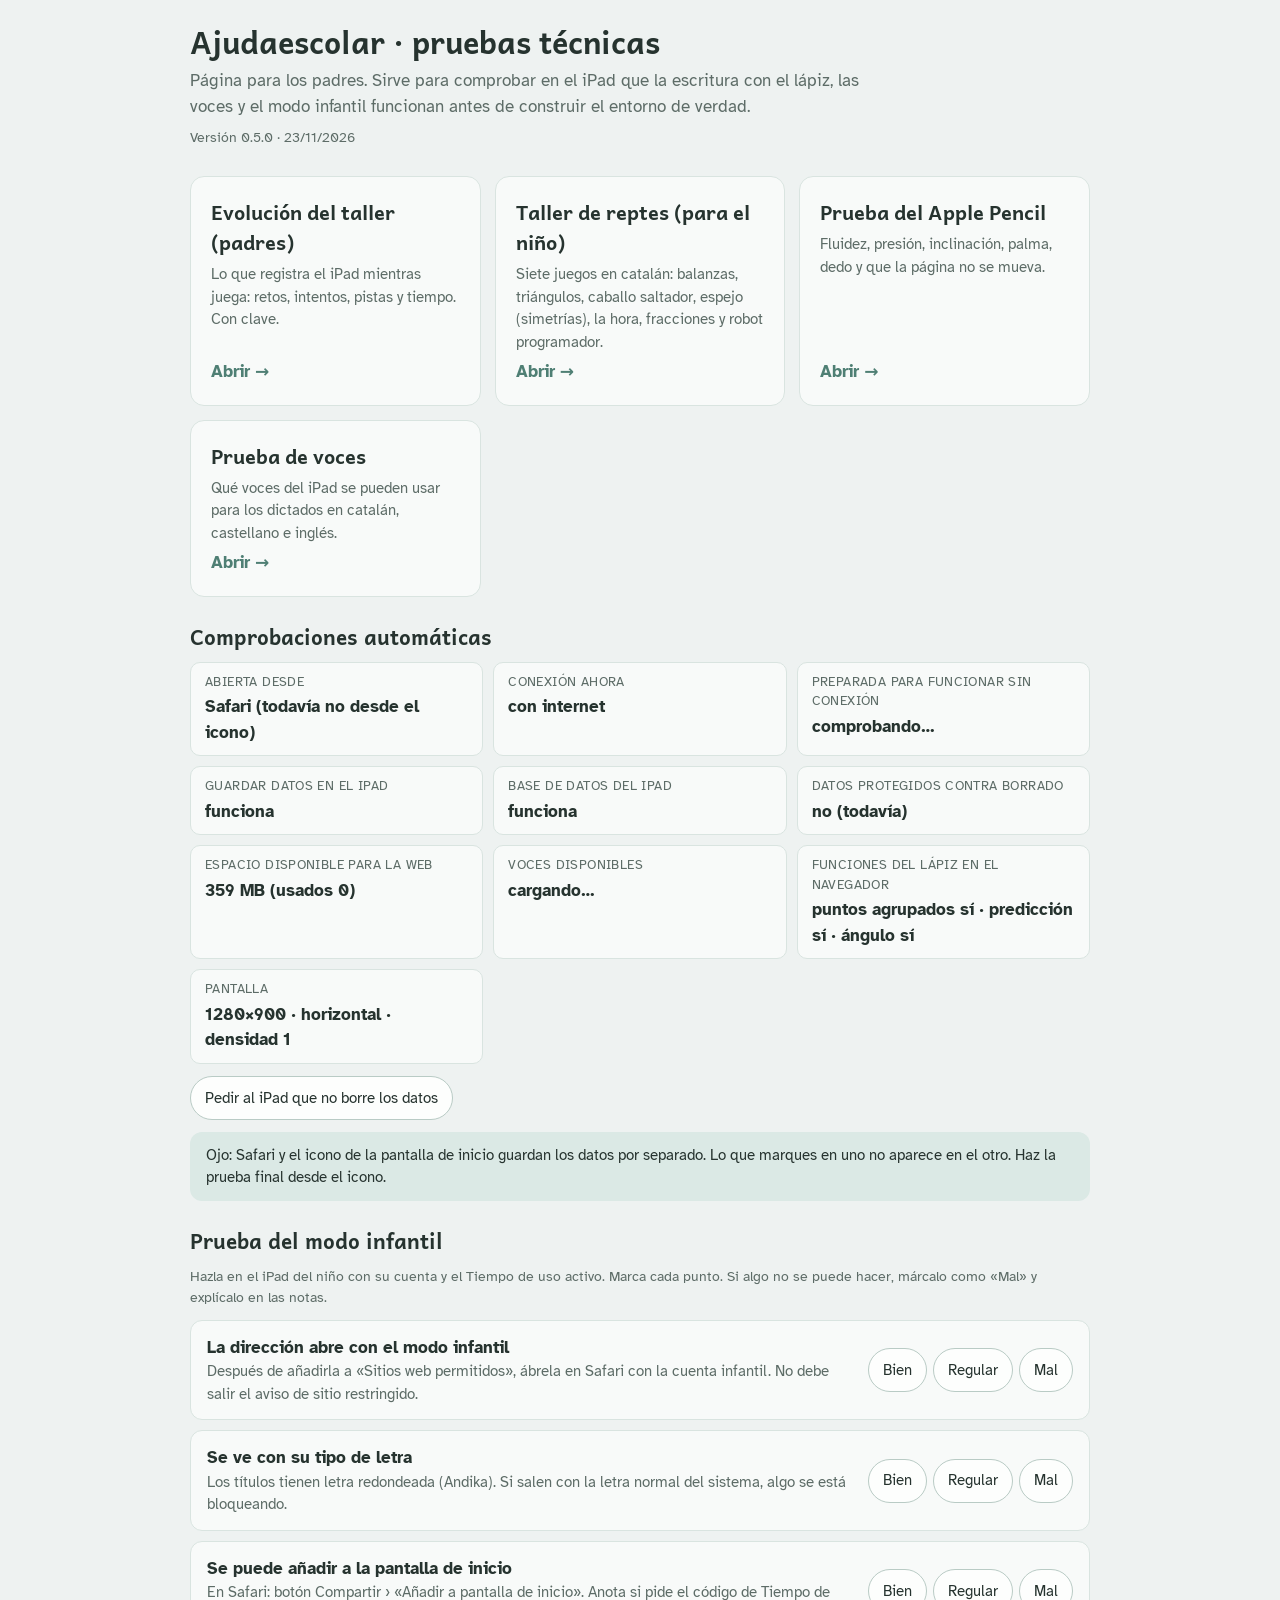
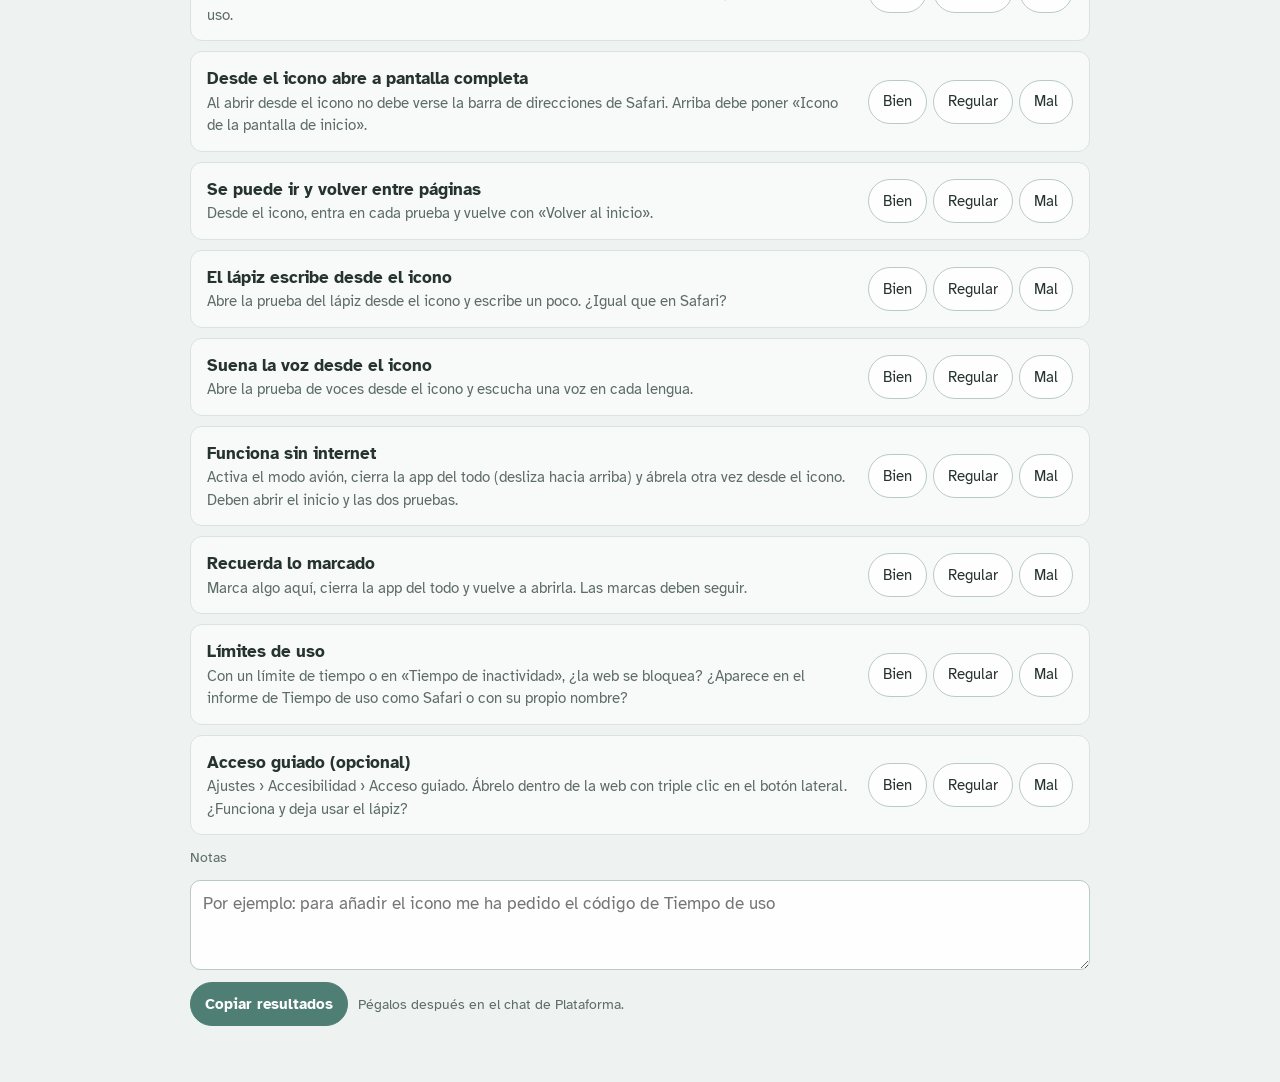
==== commit d3e14af8: "Taller: fraccions amb 5 nivells nous de sumar i restar amb barres (0.5.0) Co-Authored-By: Claude Opu" ====
--- a/public/index.html
+++ b/public/index.html
@@ -136,7 +136,7 @@
 
 <script>
 (function(){
-  var VERSION = "0.4.1 · 23/11/2026";
+  var VERSION = "0.5.0 · 23/11/2026";
   var $ = function(id){ return document.getElementById(id); };
   $("ver").textContent = "Versión " + VERSION;
 
